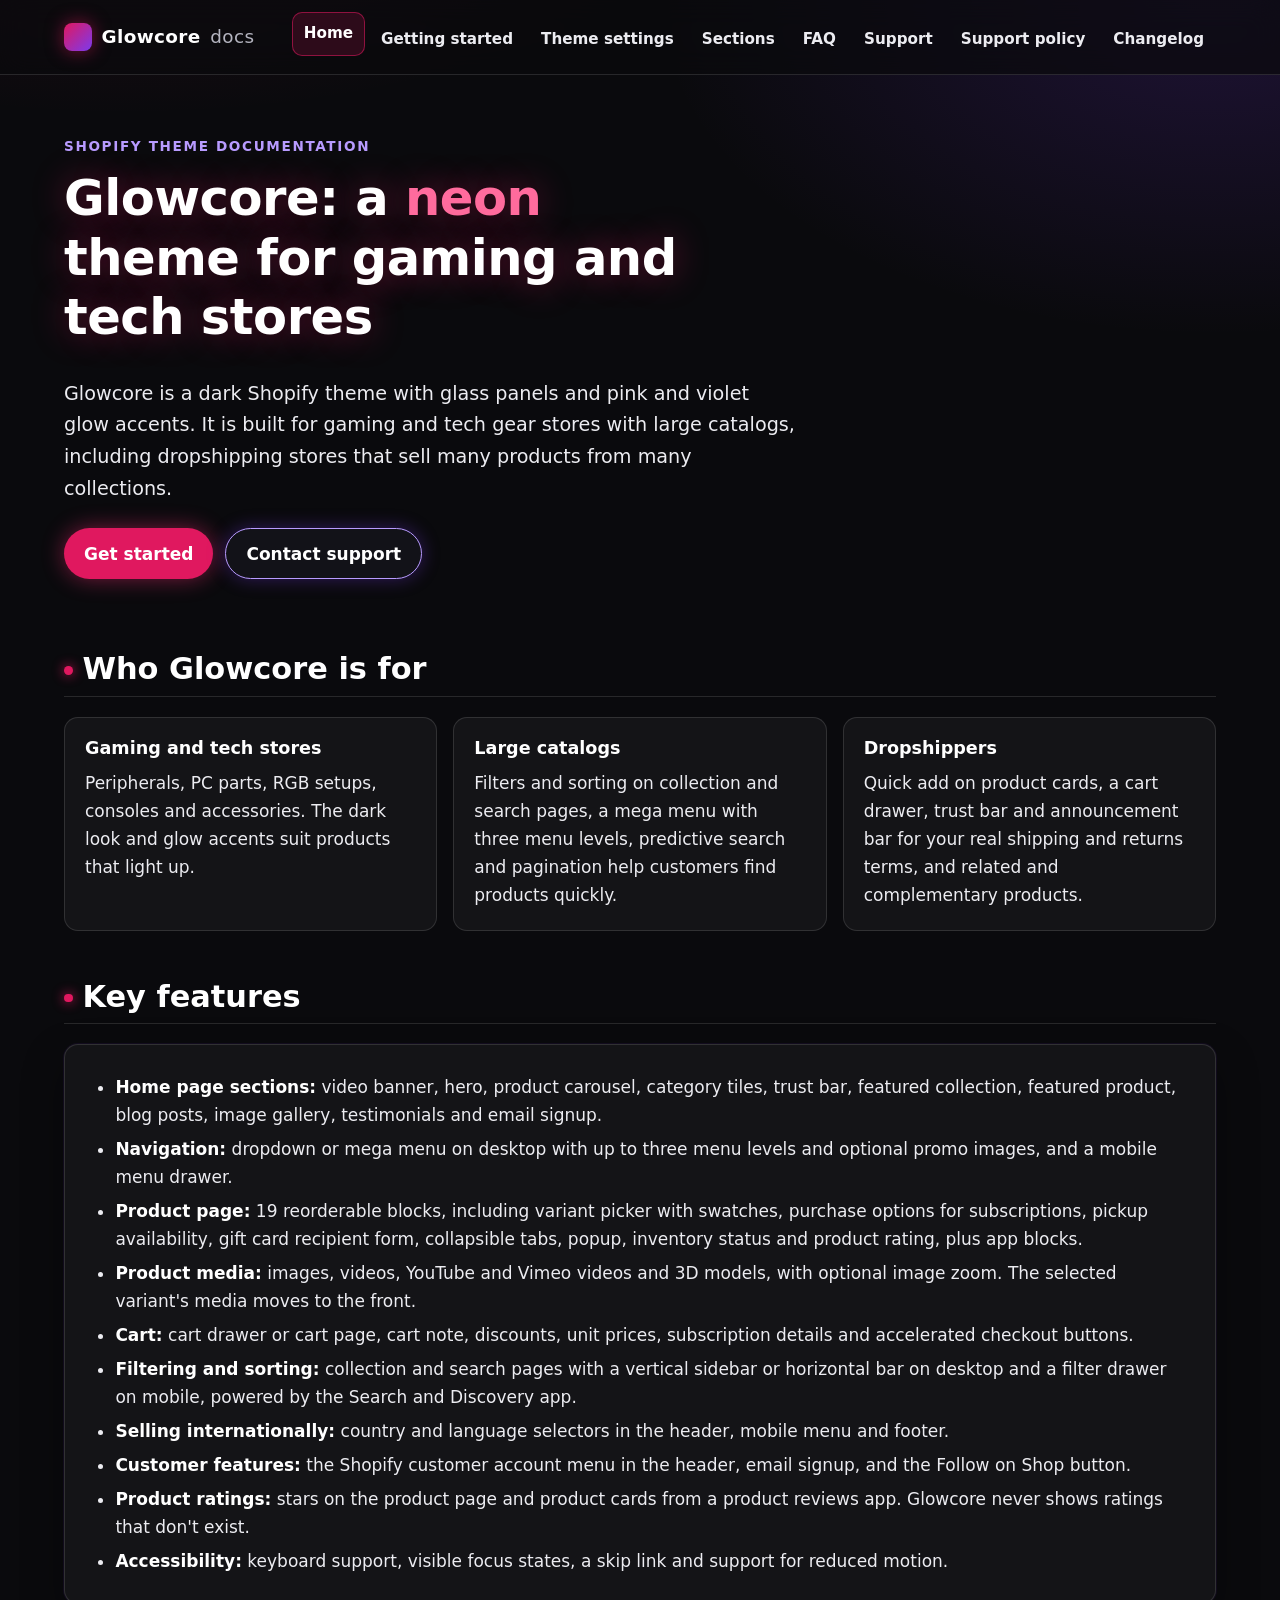
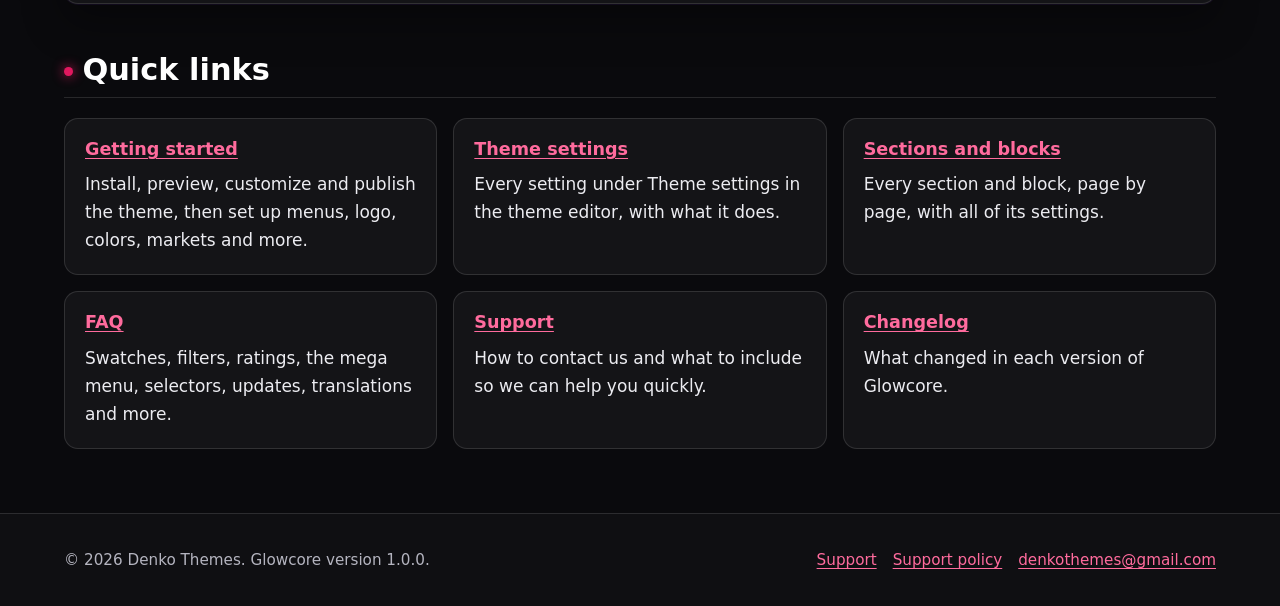
==== index.html @ 158762c2 "Docs site v1: getting started, settings, sections, FAQ, support, changelog" ====
<!doctype html>
<html lang="en">
  <head>
    <meta charset="utf-8">
    <meta name="viewport" content="width=device-width, initial-scale=1">
    <title>Glowcore theme documentation</title>
    <meta name="description" content="Documentation for Glowcore, a Shopify theme for neon gaming and tech stores with large catalogs, by Denko Themes.">
    <meta name="theme-color" content="#0a0a0d">
    <link rel="icon" href="assets/favicon.svg" type="image/svg+xml">
    <link rel="stylesheet" href="assets/style.css">
    <script src="assets/site.js"></script>
  </head>
  <body>
    <a class="skip-link" href="#main">Skip to content</a>
    <header class="site-header">
      <div class="container site-header__inner">
        <a class="brand" href="index.html"><span class="brand__mark" aria-hidden="true"></span>Glowcore <span class="brand__docs">docs</span></a>
        <button class="nav-toggle" type="button" aria-expanded="false" aria-controls="site-nav">Menu</button>
        <nav class="site-nav" id="site-nav" aria-label="Main">
          <ul>
          <li><a href="index.html" aria-current="page">Home</a></li>
          <li><a href="getting-started.html">Getting started</a></li>
          <li><a href="theme-settings.html">Theme settings</a></li>
          <li><a href="sections.html">Sections</a></li>
          <li><a href="faq.html">FAQ</a></li>
          <li><a href="support.html">Support</a></li>
          <li><a href="support-policy.html">Support policy</a></li>
          <li><a href="changelog.html">Changelog</a></li>
          </ul>
        </nav>
      </div>
    </header>
    <main id="main" tabindex="-1">
      <div class="container">
      <section class="hero" aria-labelledby="page-title">
        <span class="eyebrow">Shopify theme documentation</span>
        <h1 id="page-title">Glowcore: a <span>neon</span> theme for gaming and tech stores</h1>
        <p class="lead">Glowcore is a dark Shopify theme with glass panels and pink and violet glow accents. It is built for gaming and tech gear stores with large catalogs, including dropshipping stores that sell many products from many collections.</p>
        <div class="actions">
          <a class="button" href="getting-started.html">Get started</a>
          <a class="button button--secondary" href="support.html">Contact support</a>
        </div>
      </section>

      <section class="doc-section" aria-labelledby="who">
        <h2 id="who">Who Glowcore is for</h2>
        <ul class="grid grid--3">
          <li class="card">
            <h3>Gaming and tech stores</h3>
            <p>Peripherals, PC parts, RGB setups, consoles and accessories. The dark look and glow accents suit products that light up.</p>
          </li>
          <li class="card">
            <h3>Large catalogs</h3>
            <p>Filters and sorting on collection and search pages, a mega menu with three menu levels, predictive search and pagination help customers find products quickly.</p>
          </li>
          <li class="card">
            <h3>Dropshippers</h3>
            <p>Quick add on product cards, a cart drawer, trust bar and announcement bar for your real shipping and returns terms, and related and complementary products.</p>
          </li>
        </ul>
      </section>

      <section class="doc-section" aria-labelledby="features">
        <h2 id="features">Key features</h2>
        <div class="panel">
          <ul>
            <li><strong>Home page sections:</strong> video banner, hero, product carousel, category tiles, trust bar, featured collection, featured product, blog posts, image gallery, testimonials and email signup.</li>
            <li><strong>Navigation:</strong> dropdown or mega menu on desktop with up to three menu levels and optional promo images, and a mobile menu drawer.</li>
            <li><strong>Product page:</strong> 19 reorderable blocks, including variant picker with swatches, purchase options for subscriptions, pickup availability, gift card recipient form, collapsible tabs, popup, inventory status and product rating, plus app blocks.</li>
            <li><strong>Product media:</strong> images, videos, YouTube and Vimeo videos and 3D models, with optional image zoom. The selected variant's media moves to the front.</li>
            <li><strong>Cart:</strong> cart drawer or cart page, cart note, discounts, unit prices, subscription details and accelerated checkout buttons.</li>
            <li><strong>Filtering and sorting:</strong> collection and search pages with a vertical sidebar or horizontal bar on desktop and a filter drawer on mobile, powered by the Search and Discovery app.</li>
            <li><strong>Selling internationally:</strong> country and language selectors in the header, mobile menu and footer.</li>
            <li><strong>Customer features:</strong> the Shopify customer account menu in the header, email signup, and the Follow on Shop button.</li>
            <li><strong>Product ratings:</strong> stars on the product page and product cards from a product reviews app. Glowcore never shows ratings that don't exist.</li>
            <li><strong>Accessibility:</strong> keyboard support, visible focus states, a skip link and support for reduced motion.</li>
          </ul>
        </div>
      </section>

      <section class="doc-section" aria-labelledby="quick-links">
        <h2 id="quick-links">Quick links</h2>
        <ul class="grid grid--3">
          <li class="card card--link">
            <h3><a href="getting-started.html">Getting started</a></h3>
            <p>Install, preview, customize and publish the theme, then set up menus, logo, colors, markets and more.</p>
          </li>
          <li class="card card--link">
            <h3><a href="theme-settings.html">Theme settings</a></h3>
            <p>Every setting under Theme settings in the theme editor, with what it does.</p>
          </li>
          <li class="card card--link">
            <h3><a href="sections.html">Sections and blocks</a></h3>
            <p>Every section and block, page by page, with all of its settings.</p>
          </li>
          <li class="card card--link">
            <h3><a href="faq.html">FAQ</a></h3>
            <p>Swatches, filters, ratings, the mega menu, selectors, updates, translations and more.</p>
          </li>
          <li class="card card--link">
            <h3><a href="support.html">Support</a></h3>
            <p>How to contact us and what to include so we can help you quickly.</p>
          </li>
          <li class="card card--link">
            <h3><a href="changelog.html">Changelog</a></h3>
            <p>What changed in each version of Glowcore.</p>
          </li>
        </ul>
      </section>
      </div>
    </main>
    <footer class="site-footer">
      <div class="container site-footer__inner">
        <p>&copy; 2026 Denko Themes. Glowcore version 1.0.0.</p>
        <nav aria-label="Footer">
          <ul>
            <li><a href="support.html">Support</a></li>
            <li><a href="support-policy.html">Support policy</a></li>
            <li><a href="mailto:denkothemes@gmail.com">denkothemes@gmail.com</a></li>
          </ul>
        </nav>
      </div>
    </footer>
  </body>
</html>
---- assets/style.css ----
/* Glowcore documentation: shared styles */

:root {
  --bg: #0a0a0d;
  --bg-raised: #121218;
  --panel: rgba(255, 255, 255, 0.045);
  --panel-strong: rgba(255, 255, 255, 0.07);
  --panel-border: rgba(255, 255, 255, 0.12);
  --text: #ececf1;
  --text-muted: #b4b4bf;
  --heading: #ffffff;
  --pink: #e0185f;
  --violet: #7c3aed;
  --pink-text: #ff6b9d;
  --violet-text: #b89bff;
  --focus: #ffd166;
  --radius: 14px;
  --max: 74rem;
  --gutter: 16px;
  --font: system-ui, -apple-system, "Segoe UI", Roboto, "Helvetica Neue", Arial, sans-serif;
  --mono: ui-monospace, SFMono-Regular, Menlo, Consolas, monospace;
  color-scheme: dark;
}

*,
*::before,
*::after {
  box-sizing: border-box;
}

html {
  -webkit-text-size-adjust: 100%;
  scroll-padding-top: 5rem;
}

@media (prefers-reduced-motion: no-preference) {
  html {
    scroll-behavior: smooth;
  }
}

body {
  margin: 0;
  min-height: 100vh;
  display: flex;
  flex-direction: column;
  background-color: var(--bg);
  background-image:
    radial-gradient(60rem 30rem at 10% -10%, rgba(224, 24, 95, 0.16), transparent 70%),
    radial-gradient(50rem 30rem at 95% 0%, rgba(124, 58, 237, 0.18), transparent 70%);
  background-repeat: no-repeat;
  color: var(--text);
  font-family: var(--font);
  font-size: 1.0625rem;
  line-height: 1.65;
  overflow-wrap: break-word;
}

img,
svg {
  max-width: 100%;
  height: auto;
}

/* Skip link */
.skip-link {
  position: absolute;
  left: var(--gutter);
  top: -100px;
  z-index: 100;
  padding: 0.75rem 1rem;
  border-radius: 10px;
  background: #ffffff;
  color: #0a0a0d;
  font-weight: 700;
  text-decoration: none;
}

.skip-link:focus {
  top: var(--gutter);
}

/* Focus */
:focus-visible {
  outline: 3px solid var(--focus);
  outline-offset: 3px;
  border-radius: 4px;
}

/* Layout */
.container {
  width: 100%;
  max-width: var(--max);
  margin-inline: auto;
  padding-inline: var(--gutter);
}

main {
  flex: 1;
  padding-block: 2.5rem 4rem;
}

main:focus {
  outline: none;
}

/* Header */
.site-header {
  position: sticky;
  top: 0;
  z-index: 50;
  background: rgba(10, 10, 13, 0.86);
  border-bottom: 1px solid var(--panel-border);
}

@supports ((-webkit-backdrop-filter: blur(1px)) or (backdrop-filter: blur(1px))) {
  .site-header {
    background: rgba(10, 10, 13, 0.72);
    -webkit-backdrop-filter: blur(14px);
    backdrop-filter: blur(14px);
  }
}

.site-header__inner {
  display: flex;
  flex-wrap: wrap;
  align-items: center;
  justify-content: space-between;
  gap: 0.5rem 1rem;
  padding-block: 0.75rem;
}

.brand {
  display: inline-flex;
  align-items: center;
  gap: 0.6rem;
  min-height: 44px;
  color: var(--heading);
  font-weight: 800;
  font-size: 1.15rem;
  letter-spacing: 0.02em;
  text-decoration: none;
}

.brand__mark {
  width: 1.75rem;
  height: 1.75rem;
  border-radius: 8px;
  background: linear-gradient(135deg, var(--pink), var(--violet));
  box-shadow: 0 0 18px rgba(224, 24, 95, 0.55);
  flex: none;
}

.brand__docs {
  color: var(--text-muted);
  font-weight: 500;
}

.nav-toggle {
  display: none;
  min-height: 44px;
  padding: 0.5rem 0.9rem;
  border: 1px solid var(--panel-border);
  border-radius: 10px;
  background: var(--panel);
  color: var(--heading);
  font: inherit;
  font-weight: 600;
  cursor: pointer;
}

.site-nav ul {
  display: flex;
  flex-wrap: wrap;
  gap: 0.25rem;
  margin: 0;
  padding: 0;
  list-style: none;
}

.site-nav a {
  display: inline-flex;
  align-items: center;
  min-height: 44px;
  padding: 0.4rem 0.75rem;
  border-radius: 10px;
  color: var(--text);
  font-size: 0.95rem;
  font-weight: 600;
  text-decoration: none;
}

.site-nav a:hover {
  background: var(--panel-strong);
  color: var(--heading);
}

.site-nav a[aria-current="page"] {
  background: rgba(224, 24, 95, 0.16);
  color: var(--heading);
  box-shadow: inset 0 0 0 1px rgba(224, 24, 95, 0.55);
}

/* Small screens: collapse the nav only when the script is running */
@media (max-width: 860px) {
  .js .nav-toggle {
    display: inline-flex;
    align-items: center;
  }

  .js .site-nav {
    display: none;
    width: 100%;
  }

  .js .site-nav.is-open {
    display: block;
  }

  .js .site-nav ul {
    flex-direction: column;
    padding-bottom: 0.5rem;
  }

  .js .site-nav a {
    width: 100%;
  }
}

/* Typography */
h1,
h2,
h3,
h4 {
  color: var(--heading);
  line-height: 1.2;
  margin: 2.2em 0 0.6em;
}

h1 {
  margin-top: 0;
  font-size: clamp(2rem, 6vw, 3.1rem);
  letter-spacing: -0.01em;
}

h2 {
  font-size: clamp(1.45rem, 4vw, 1.9rem);
}

h3 {
  font-size: 1.25rem;
}

h4 {
  font-size: 1.05rem;
}

p,
ul,
ol,
dl {
  margin: 0 0 1em;
}

ul,
ol {
  padding-left: 1.4rem;
}

li + li {
  margin-top: 0.35em;
}

a {
  color: var(--pink-text);
  text-decoration-thickness: 1px;
  text-underline-offset: 3px;
}

a:hover {
  color: #ffffff;
  text-decoration-color: var(--pink-text);
}

strong {
  color: var(--heading);
}

code,
kbd {
  font-family: var(--mono);
  font-size: 0.9em;
  padding: 0.1em 0.35em;
  border-radius: 6px;
  background: rgba(255, 255, 255, 0.08);
  color: #f3f3f7;
  overflow-wrap: anywhere;
}

.lead {
  font-size: 1.2rem;
  color: var(--text);
  max-width: 46rem;
}

.muted {
  color: var(--text-muted);
}

.eyebrow {
  display: inline-block;
  margin-bottom: 0.75rem;
  color: var(--violet-text);
  font-size: 0.85rem;
  font-weight: 700;
  letter-spacing: 0.12em;
  text-transform: uppercase;
}

.page-intro {
  margin-bottom: 2rem;
}

.page-intro h1 {
  text-shadow: 0 0 28px rgba(224, 24, 95, 0.35);
}

/* Glass panels */
.panel {
  margin-block: 1.25rem;
  padding: 1.25rem;
  border: 1px solid var(--panel-border);
  border-radius: var(--radius);
  background: var(--panel);
  box-shadow: 0 0 0 1px rgba(124, 58, 237, 0.08), 0 18px 40px rgba(0, 0, 0, 0.35);
}

@media (min-width: 700px) {
  .panel {
    padding: 1.75rem;
  }
}

.panel > :first-child,
.panel > :first-child > :first-child {
  margin-top: 0;
}

.panel > :last-child {
  margin-bottom: 0;
}

.panel--glow {
  border-color: rgba(224, 24, 95, 0.45);
  box-shadow: 0 0 32px rgba(224, 24, 95, 0.18), 0 0 0 1px rgba(124, 58, 237, 0.2);
}

.note {
  margin-block: 1.25rem;
  padding: 1rem 1.25rem;
  border-left: 4px solid var(--violet);
  border-radius: 0 var(--radius) var(--radius) 0;
  background: rgba(124, 58, 237, 0.1);
}

.note--warn {
  border-left-color: var(--pink);
  background: rgba(224, 24, 95, 0.1);
}

.note > :last-child {
  margin-bottom: 0;
}

/* Cards grid */
.grid {
  display: grid;
  gap: 1rem;
  margin: 1.25rem 0 0;
  padding: 0;
  list-style: none;
}

@media (min-width: 640px) {
  .grid {
    grid-template-columns: repeat(2, minmax(0, 1fr));
  }
}

@media (min-width: 1000px) {
  .grid--3 {
    grid-template-columns: repeat(3, minmax(0, 1fr));
  }
}

.grid > li {
  margin: 0;
}

.card {
  height: 100%;
  padding: 1.25rem;
  border: 1px solid var(--panel-border);
  border-radius: var(--radius);
  background: var(--panel);
}

.card h2,
.card h3 {
  margin-top: 0;
  font-size: 1.1rem;
}

.card p:last-child {
  margin-bottom: 0;
}

.card--link {
  position: relative;
  transition: border-color 0.2s ease, box-shadow 0.2s ease;
}

.card--link:hover,
.card--link:focus-within {
  border-color: rgba(224, 24, 95, 0.6);
  box-shadow: 0 0 24px rgba(224, 24, 95, 0.2);
}

.card--link a::after {
  content: "";
  position: absolute;
  inset: 0;
  border-radius: var(--radius);
}

.card--link a:focus-visible {
  outline: none;
}

.card--link a:focus-visible::after {
  outline: 3px solid var(--focus);
  outline-offset: 3px;
}

/* Buttons */
.button {
  display: inline-flex;
  align-items: center;
  justify-content: center;
  min-height: 44px;
  padding: 0.65rem 1.25rem;
  border-radius: 999px;
  background: var(--pink);
  color: #ffffff;
  font-weight: 700;
  text-decoration: none;
  box-shadow: 0 0 22px rgba(255, 45, 120, 0.45);
  transition: box-shadow 0.2s ease;
}

.button:hover {
  color: #ffffff;
  box-shadow: 0 0 32px rgba(255, 45, 120, 0.7);
}

.button--secondary {
  background: var(--bg-raised);
  border: 1px solid var(--violet-text);
  box-shadow: 0 0 18px rgba(124, 58, 237, 0.35);
}

.button--secondary:hover {
  box-shadow: 0 0 28px rgba(124, 58, 237, 0.6);
}

.actions {
  display: flex;
  flex-wrap: wrap;
  gap: 0.75rem;
  margin-top: 1.5rem;
}

/* Hero */
.hero {
  padding-block: 1rem 1.5rem;
}

.hero h1 {
  max-width: 18ch;
  text-shadow: 0 0 34px rgba(224, 24, 95, 0.45);
}

.hero h1 span {
  color: var(--pink-text);
}

/* Table of contents */
.toc {
  margin-block: 1.5rem 2.5rem;
}

.toc h2 {
  margin-top: 0;
  font-size: 1.1rem;
}

.toc ol,
.toc ul {
  columns: 1;
  margin: 0;
}

@media (min-width: 640px) {
  .toc ol,
  .toc ul {
    columns: 2;
    column-gap: 2rem;
  }
}

@media (min-width: 1000px) {
  .toc--wide ol,
  .toc--wide ul {
    columns: 3;
  }
}

.toc li {
  break-inside: avoid;
}

.toc a {
  display: inline-block;
  padding-block: 0.15rem;
}

/* Documentation sections */
.doc-section {
  margin-top: 3rem;
}

.doc-section > h2 {
  margin-top: 0;
  padding-bottom: 0.5rem;
  border-bottom: 1px solid var(--panel-border);
}

.doc-section > h2::before {
  content: "";
  display: inline-block;
  width: 0.55rem;
  height: 0.55rem;
  margin-right: 0.6rem;
  border-radius: 50%;
  background: var(--pink);
  box-shadow: 0 0 12px var(--pink);
  vertical-align: middle;
}

.back-to-top {
  margin-top: 1rem;
  font-size: 0.95rem;
}

/* Settings tables */
.table-wrap {
  margin-block: 1rem 1.5rem;
  border: 1px solid var(--panel-border);
  border-radius: var(--radius);
  background: var(--panel);
  overflow-x: auto;
}

table {
  width: 100%;
  border-collapse: collapse;
  font-size: 0.98rem;
}

caption {
  padding: 0.85rem 1rem;
  border-bottom: 1px solid var(--panel-border);
  color: var(--heading);
  font-weight: 700;
  text-align: left;
}

th,
td {
  padding: 0.75rem 1rem;
  border-bottom: 1px solid rgba(255, 255, 255, 0.07);
  text-align: left;
  vertical-align: top;
}

tr:last-child > th,
tr:last-child > td {
  border-bottom: 0;
}

thead th {
  color: var(--text-muted);
  font-size: 0.85rem;
  font-weight: 700;
  letter-spacing: 0.06em;
  text-transform: uppercase;
}

tbody th {
  width: 34%;
  min-width: 9rem;
  color: var(--heading);
  font-weight: 650;
}

td .default {
  display: block;
  margin-top: 0.3rem;
  color: var(--text-muted);
  font-size: 0.9rem;
}

/* Stack the settings tables on narrow screens */
@media (max-width: 560px) {
  .table-wrap {
    overflow-x: visible;
  }

  table.settings thead {
    position: absolute;
    width: 1px;
    height: 1px;
    overflow: hidden;
    clip: rect(0 0 0 0);
    white-space: nowrap;
  }

  table.settings tr,
  table.settings th,
  table.settings td {
    display: block;
    width: auto;
  }

  table.settings tr {
    padding: 0.6rem 0;
    border-bottom: 1px solid rgba(255, 255, 255, 0.07);
  }

  table.settings tr:last-child {
    border-bottom: 0;
  }

  table.settings th,
  table.settings td {
    padding: 0.25rem 1rem;
    border-bottom: 0;
  }
}

/* Steps */
.steps {
  counter-reset: step;
  margin: 1rem 0 1.5rem;
  padding: 0;
  list-style: none;
}

.steps > li {
  position: relative;
  margin: 0;
  padding: 0 0 1rem 3rem;
  counter-increment: step;
}

.steps > li::before {
  content: counter(step);
  position: absolute;
  left: 0;
  top: 0;
  display: grid;
  place-items: center;
  width: 2rem;
  height: 2rem;
  border-radius: 50%;
  background: linear-gradient(135deg, var(--pink), var(--violet));
  color: #ffffff;
  font-size: 0.9rem;
  font-weight: 800;
}

/* FAQ */
.faq details {
  margin-block: 0.75rem;
  border: 1px solid var(--panel-border);
  border-radius: var(--radius);
  background: var(--panel);
}

.faq details[open] {
  border-color: rgba(124, 58, 237, 0.55);
}

.faq summary {
  display: flex;
  align-items: center;
  justify-content: space-between;
  gap: 1rem;
  min-height: 44px;
  padding: 1rem 1.25rem;
  color: var(--heading);
  font-weight: 700;
  cursor: pointer;
  list-style: none;
}

.faq summary::-webkit-details-marker {
  display: none;
}

.faq summary::after {
  content: "+";
  flex: none;
  color: var(--pink-text);
  font-size: 1.4rem;
  line-height: 1;
}

.faq details[open] summary::after {
  content: "\2212";
}

.faq summary h3 {
  margin: 0;
  font-size: 1.05rem;
}

.faq .answer {
  padding: 0 1.25rem 1.1rem;
}

.faq .answer > :last-child {
  margin-bottom: 0;
}

/* Changelog */
.release h2 {
  display: flex;
  flex-wrap: wrap;
  align-items: baseline;
  gap: 0.25rem 0.75rem;
  margin-top: 0;
}

.tag {
  display: inline-block;
  padding: 0.15rem 0.6rem;
  border-radius: 999px;
  border: 1px solid var(--violet-text);
  color: var(--violet-text);
  font-size: 0.85rem;
  font-weight: 700;
}

/* Footer */
.site-footer {
  border-top: 1px solid var(--panel-border);
  background: rgba(255, 255, 255, 0.02);
  padding-block: 1.5rem;
  font-size: 0.95rem;
}

.site-footer__inner {
  display: flex;
  flex-wrap: wrap;
  align-items: center;
  justify-content: space-between;
  gap: 0.5rem 1.5rem;
}

.site-footer p {
  margin: 0;
  color: var(--text-muted);
}

.site-footer ul {
  display: flex;
  flex-wrap: wrap;
  gap: 0.25rem 1rem;
  margin: 0;
  padding: 0;
  list-style: none;
}

.site-footer li + li {
  margin-top: 0;
}

.site-footer a {
  display: inline-flex;
  align-items: center;
  min-height: 44px;
}

@media (prefers-reduced-motion: reduce) {
  *,
  *::before,
  *::after {
    transition: none !important;
    animation: none !important;
  }
}

/* Group rows inside settings tables (theme editor headings and block names) */
tbody th.group {
  width: auto;
  padding-top: 1rem;
  background: rgba(124, 58, 237, 0.12);
  color: var(--violet-text);
  font-size: 0.85rem;
  letter-spacing: 0.06em;
  text-transform: uppercase;
}
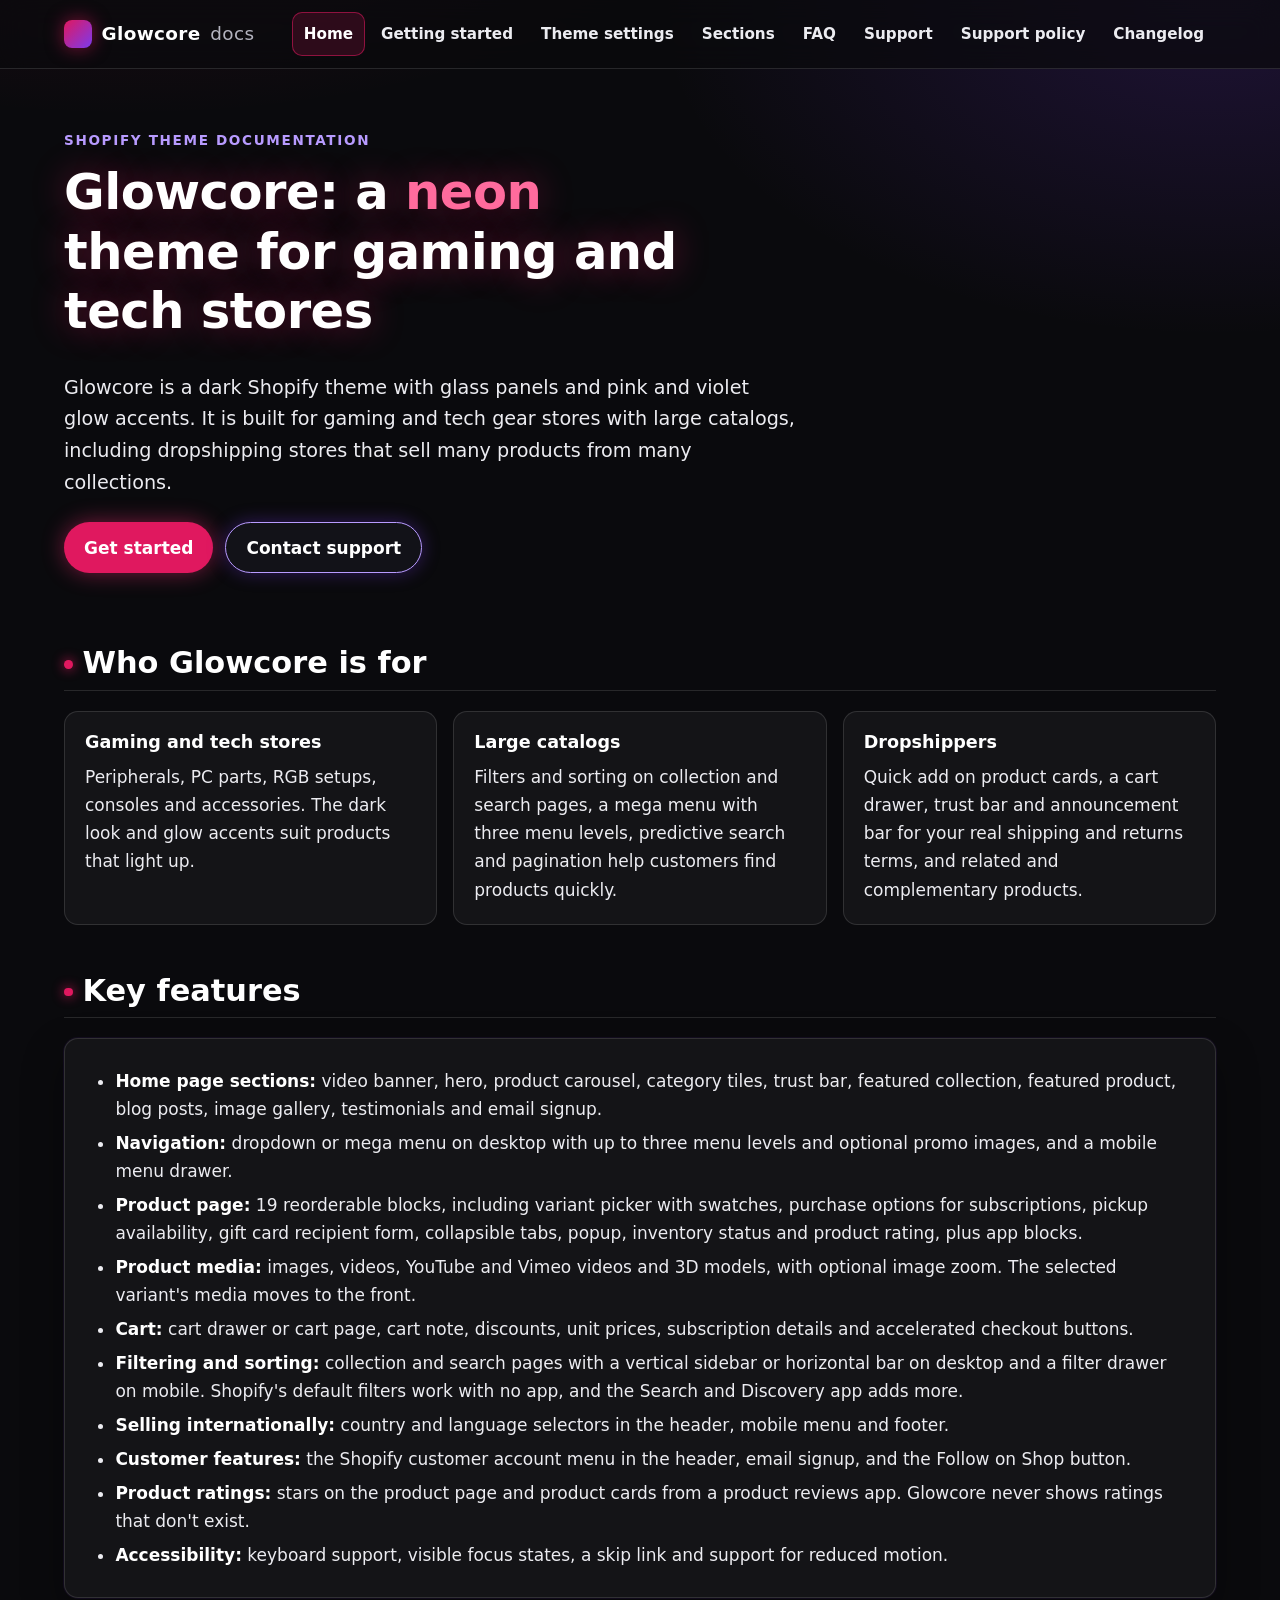
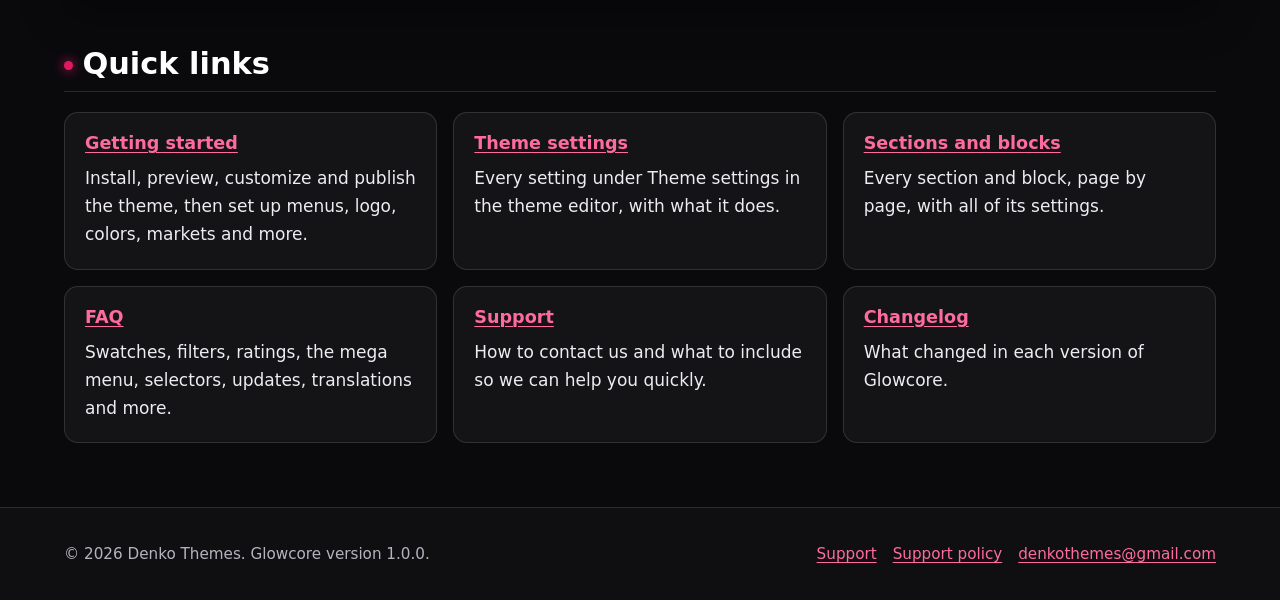
==== commit 922758b7: "Docs: default filters work with no app; Search and Discovery adds more" ====
--- a/index.html
+++ b/index.html
@@ -69,7 +69,7 @@
             <li><strong>Product page:</strong> 19 reorderable blocks, including variant picker with swatches, purchase options for subscriptions, pickup availability, gift card recipient form, collapsible tabs, popup, inventory status and product rating, plus app blocks.</li>
             <li><strong>Product media:</strong> images, videos, YouTube and Vimeo videos and 3D models, with optional image zoom. The selected variant's media moves to the front.</li>
             <li><strong>Cart:</strong> cart drawer or cart page, cart note, discounts, unit prices, subscription details and accelerated checkout buttons.</li>
-            <li><strong>Filtering and sorting:</strong> collection and search pages with a vertical sidebar or horizontal bar on desktop and a filter drawer on mobile, powered by the Search and Discovery app.</li>
+            <li><strong>Filtering and sorting:</strong> collection and search pages with a vertical sidebar or horizontal bar on desktop and a filter drawer on mobile. Shopify's default filters work with no app, and the Search and Discovery app adds more.</li>
             <li><strong>Selling internationally:</strong> country and language selectors in the header, mobile menu and footer.</li>
             <li><strong>Customer features:</strong> the Shopify customer account menu in the header, email signup, and the Follow on Shop button.</li>
             <li><strong>Product ratings:</strong> stars on the product page and product cards from a product reviews app. Glowcore never shows ratings that don't exist.</li>
--- a/assets/style.css
+++ b/assets/style.css
@@ -176,17 +176,29 @@
   margin: 0;
   padding: 0;
   list-style: none;
+  align-items: center;
+}
+
+/* Every nav item gets the same box: no inherited list spacing (li + li), so the first item lines up with the rest */
+.site-nav li,
+.site-nav li + li {
+  margin: 0;
+  padding: 0;
 }
 
 .site-nav a {
   display: inline-flex;
   align-items: center;
   min-height: 44px;
+  margin: 0;
   padding: 0.4rem 0.75rem;
+  border: 0;
   border-radius: 10px;
   color: var(--text);
   font-size: 0.95rem;
   font-weight: 600;
+  line-height: 1.2;
+  vertical-align: middle;
   text-decoration: none;
 }
 
@@ -353,6 +365,35 @@
 .panel--glow {
   border-color: rgba(224, 24, 95, 0.45);
   box-shadow: 0 0 32px rgba(224, 24, 95, 0.18), 0 0 0 1px rgba(124, 58, 237, 0.2);
+}
+
+/* Embedded Tally form: light surface so Tally's default dark text keeps its contrast */
+.form-embed {
+  margin-block: 1.25rem;
+  padding: 0.5rem;
+  border: 1px solid var(--panel-border);
+  border-radius: var(--radius);
+  background: #ffffff;
+  color-scheme: light;
+  overflow: hidden;
+}
+
+@media (min-width: 700px) {
+  .form-embed {
+    padding: 1.25rem;
+  }
+}
+
+.form-embed iframe {
+  display: block;
+  width: 100%;
+  min-height: 600px;
+  border: 0;
+}
+
+/* Without JavaScript the form can't load; the noscript link is shown instead. */
+html:not(.js) .form-embed {
+  display: none;
 }
 
 .note {
